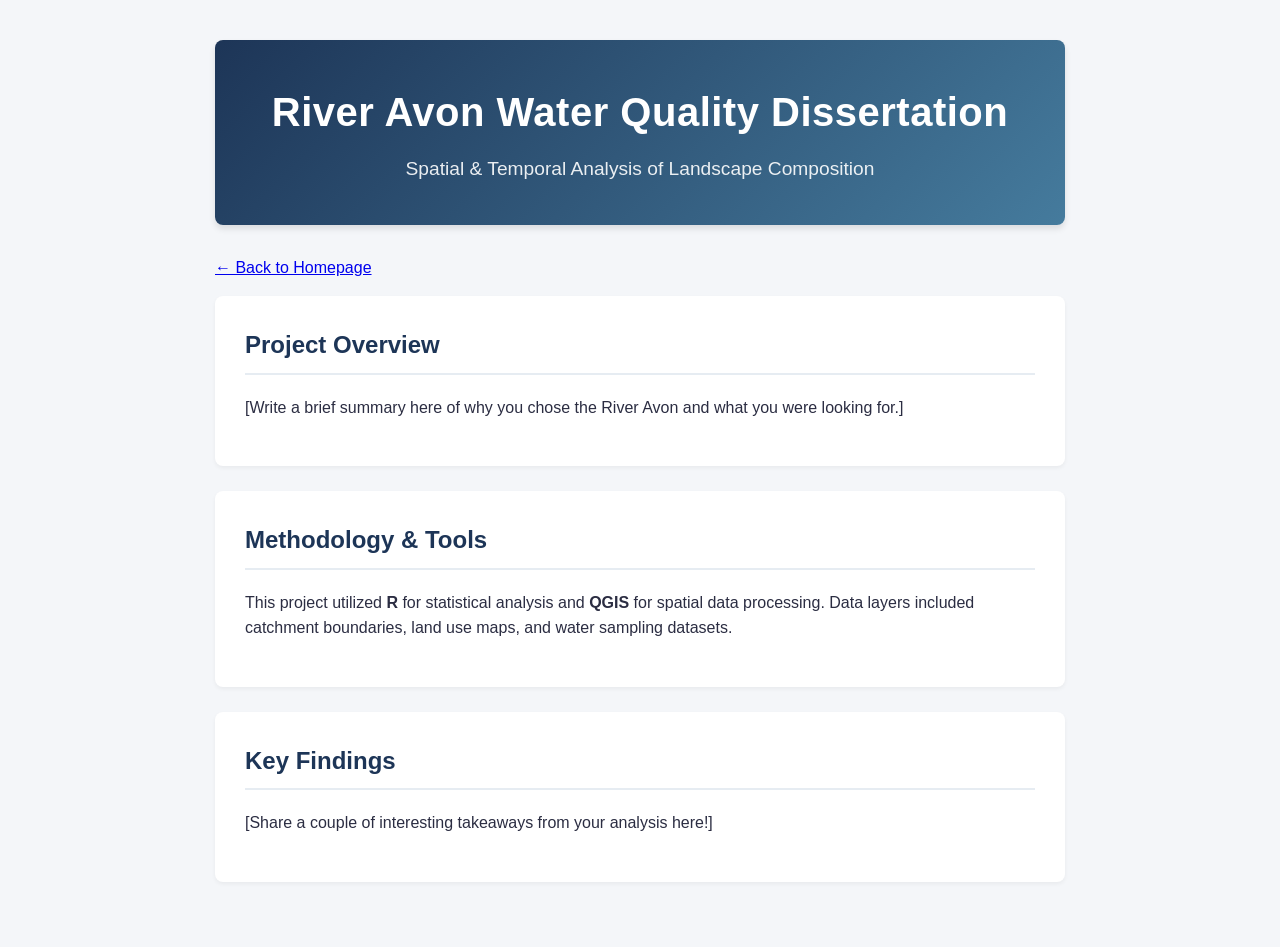
==== avon.html @ 79063038 "Create avon.html" ====
<!DOCTYPE html>
<html lang="en">
<head>
    <meta charset="UTF-8">
    <meta name="viewport" content="width=device-width, initial-scale=1.0">
    <title>River Avon Water Quality | Kian Light</title>
    <link rel="stylesheet" href="style.css">
</head>
<body>

    <header>
        <h1>River Avon Water Quality Dissertation</h1>
        <p class="subtitle">Spatial & Temporal Analysis of Landscape Composition</p>
    </header>

    <main>
        <p><a href="index.html">← Back to Homepage</a></p>

        <section>
            <h2>Project Overview</h2>
            <p>[Write a brief summary here of why you chose the River Avon and what you were looking for.]</p>
        </section>

        <section>
            <h2>Methodology & Tools</h2>
            <p>This project utilized <strong>R</strong> for statistical analysis and <strong>QGIS</strong> for spatial data processing. Data layers included catchment boundaries, land use maps, and water sampling datasets.</p>
        </section>

        <section>
            <h2>Key Findings</h2>
            <p>[Share a couple of interesting takeaways from your analysis here!]</p>
        </section>
    </main>

</body>
</html>
---- style.css ----
/* General Page Styling */
body {
    font-family: 'Segoe UI', Tahoma, Geneva, Verdana, sans-serif;
    line-height: 1.6;
    color: #2b2d42;
    background-color: #f4f6f9;
    max-width: 850px;
    margin: 0 auto;
    padding: 40px 20px;
}

/* Header Styling */
header {
    background: linear-gradient(135deg, #1d3557, #457b9d);
    color: white;
    padding: 40px;
    border-radius: 8px;
    text-align: center;
    box-shadow: 0 4px 6px rgba(0, 0, 0, 0.1);
    margin-bottom: 30px;
}

header h1 {
    margin: 0;
    font-size: 2.5rem;
    letter-spacing: 0.5px;
}

.subtitle {
    margin: 10px 0 0 0;
    font-size: 1.2rem;
    opacity: 0.9;
}

/* Sections */
section {
    background: white;
    padding: 30px;
    border-radius: 8px;
    margin-bottom: 25px;
    box-shadow: 0 2px 4px rgba(0, 0, 0, 0.05);
}

h2 {
    color: #1d3557;
    border-bottom: 2px solid #e6ecf2;
    padding-bottom: 8px;
    margin-top: 0;
}

/* Skills Grid (Turns bullet points into clean tags) */
.skills-grid {
    display: flex;
    flex-wrap: wrap;
    gap: 12px;
    list-style: none;
    padding: 0;
}

.skills-grid li {
    background: #e2eafc;
    color: #1d3557;
    padding: 8px 16px;
    border-radius: 20px;
    font-weight: 600;
    font-size: 0.95rem;
}

/* Project Cards */
.project-card {
    background: #f8f9fa;
    border-left: 4px solid #457b9d;
    padding: 20px;
    margin-top: 15px;
    border-radius: 0 8px 8px 0;
}

.project-card h3 {
    margin: 0 0 10px 0;
    color: #457b9d;
}
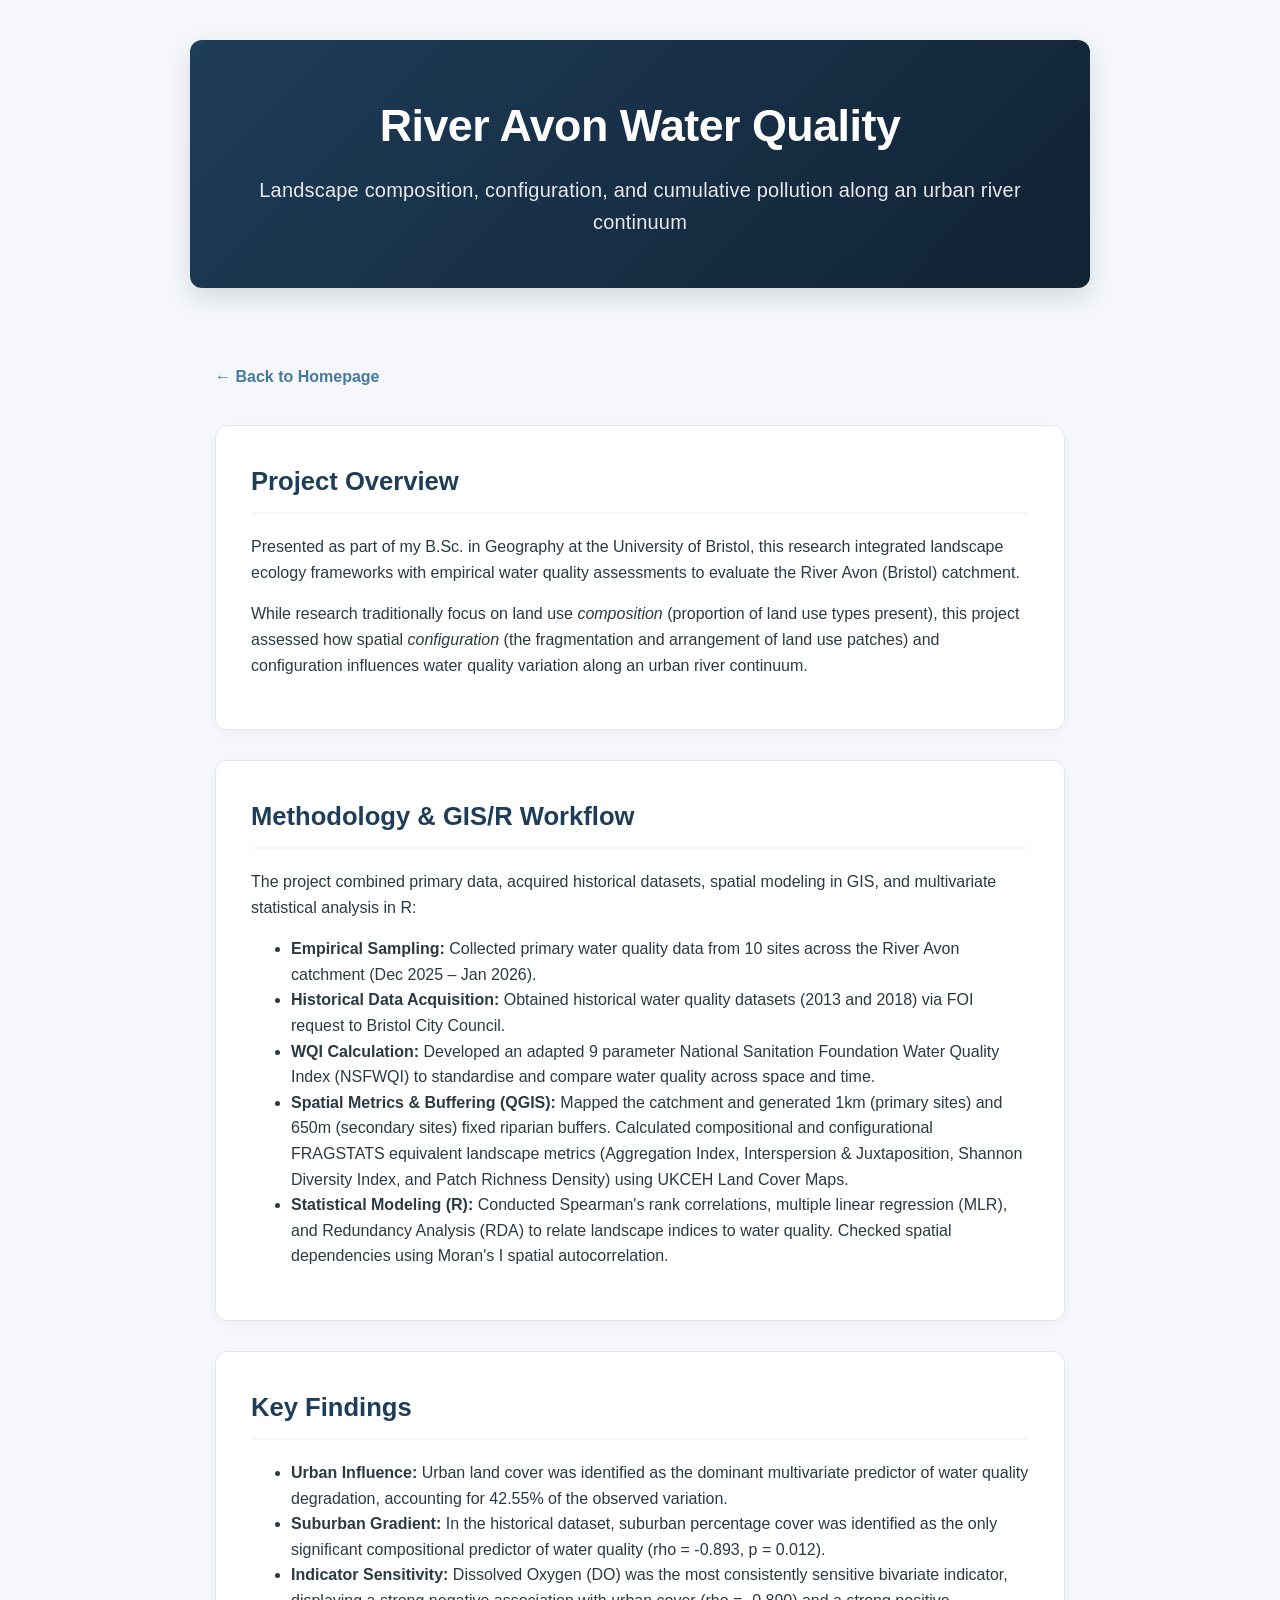
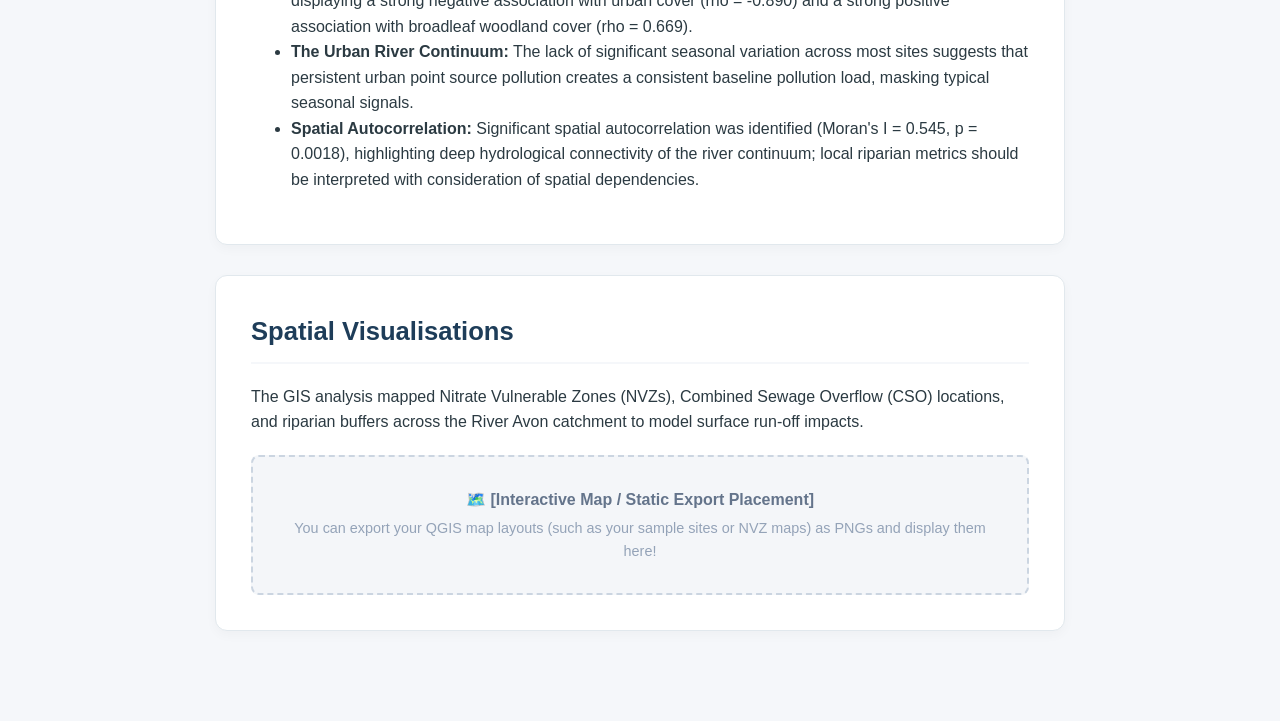
==== commit 7d681b0b: "Revise project overview and key findings for clarity Updated terminology and improved clarity in pro" ====
--- a/avon.html
+++ b/avon.html
@@ -9,28 +9,61 @@
 <body>
 
     <header>
-        <h1>River Avon Water Quality Dissertation</h1>
-        <p class="subtitle">Spatial & Temporal Analysis of Landscape Composition</p>
+        <h1>River Avon Water Quality</h1>
+        <p class="subtitle">Landscape composition, configuration, and cumulative pollution along an urban river continuum</p>
     </header>
 
-    <main>
-        <p><a href="index.html">← Back to Homepage</a></p>
+    <main style="max-width: 850px; margin: 0 auto; padding: 20px;">
+        <p><a href="index.html" style="color: #457b9d; text-decoration: none; font-weight: bold;">← Back to Homepage</a></p>
 
         <section>
             <h2>Project Overview</h2>
-            <p>[Write a brief summary here of why you chose the River Avon and what you were looking for.]</p>
+            <p>
+                Presented as part of my B.Sc. in Geography at the University of Bristol, this research integrated landscape ecology frameworks with empirical water quality assessments to evaluate the River Avon (Bristol) catchment. 
+            </p>
+            <p>
+                While research traditionally focus on land use <em>composition</em> (proportion of land use types present), this project assessed how spatial <em>configuration</em> (the fragmentation and arrangement of land use patches) and configuration influences water quality variation along an urban river continuum.
+            </p>
         </section>
 
         <section>
-            <h2>Methodology & Tools</h2>
-            <p>This project utilized <strong>R</strong> for statistical analysis and <strong>QGIS</strong> for spatial data processing. Data layers included catchment boundaries, land use maps, and water sampling datasets.</p>
+            <h2>Methodology & GIS/R Workflow</h2>
+            <p>
+                The project combined primary data, acquired historical datasets, spatial modeling in GIS, and multivariate statistical analysis in R:
+            </p>
+            <ul>
+                <li><strong>Empirical Sampling:</strong> Collected primary water quality data from 10 sites across the River Avon catchment (Dec 2025 – Jan 2026).</li>
+                <li><strong>Historical Data Acquisition:</strong> Obtained historical water quality datasets (2013 and 2018) via FOI request to Bristol City Council.</li>
+                <li><strong>WQI Calculation:</strong> Developed an adapted 9 parameter National Sanitation Foundation Water Quality Index (NSFWQI) to standardise and compare water quality across space and time.</li>
+                <li><strong>Spatial Metrics & Buffering (QGIS):</strong> Mapped the catchment and generated 1km (primary sites) and 650m (secondary sites) fixed riparian buffers. Calculated compositional and configurational FRAGSTATS equivalent landscape metrics (Aggregation Index, Interspersion & Juxtaposition, Shannon Diversity Index, and Patch Richness Density) using UKCEH Land Cover Maps.</li>
+                <li><strong>Statistical Modeling (R):</strong> Conducted Spearman's rank correlations, multiple linear regression (MLR), and Redundancy Analysis (RDA) to relate landscape indices to water quality. Checked spatial dependencies using Moran's I spatial autocorrelation.</li>
+            </ul>
         </section>
 
         <section>
             <h2>Key Findings</h2>
-            <p>[Share a couple of interesting takeaways from your analysis here!]</p>
+           
+            <ul>
+                <li><strong>Urban Influence:</strong> Urban land cover was identified as the dominant multivariate predictor of water quality degradation, accounting for 42.55% of the observed variation.</li>
+                <li><strong>Suburban Gradient:</strong> In the historical dataset, suburban percentage cover was identified as the only significant compositional predictor of water quality (rho = -0.893, p = 0.012).</li>
+                <li><strong>Indicator Sensitivity:</strong> Dissolved Oxygen (DO) was the most consistently sensitive bivariate indicator, displaying a strong negative association with urban cover (rho = -0.890) and a strong positive association with broadleaf woodland cover (rho = 0.669).</li>
+                <li><strong>The Urban River Continuum:</strong> The lack of significant seasonal variation across most sites suggests that persistent urban point source pollution creates a consistent baseline pollution load, masking typical seasonal signals.</li>
+                <li><strong>Spatial Autocorrelation:</strong> Significant spatial autocorrelation was identified (Moran's I = 0.545, p = 0.0018), highlighting deep hydrological connectivity of the river continuum; local riparian metrics should be interpreted with consideration of spatial dependencies.</li>
+            </ul>
         </section>
+
+        <section>
+            <h2>Spatial Visualisations</h2>
+            <p>The GIS analysis mapped Nitrate Vulnerable Zones (NVZs), Combined Sewage Overflow (CSO) locations, and riparian buffers across the River Avon catchment to model surface run-off impacts.</p>
+            
+            <div style="background: #f4f6f9; border: 2px dashed #cbd5e1; padding: 30px; text-align: center; border-radius: 8px; margin-top: 20px;">
+                <p style="margin: 0; color: #64748b; font-weight: bold;">🗺️ [Interactive Map / Static Export Placement]</p>
+                <p style="margin: 5px 0 0 0; font-size: 0.9em; color: #94a3b8;">You can export your QGIS map layouts (such as your sample sites or NVZ maps) as PNGs and display them here!</p>
+            </div>
+        </section>
+
     </main>
 
 </body>
 </html>
+</html>
--- a/style.css
+++ b/style.css
@@ -1,81 +1,164 @@
-/* General Page Styling */
+/* --- Modern Nature-Tech CSS Palette --- */
+:root {
+    --primary: #1e3d59;       /* Deep Slate/River Blue */
+    --secondary: #17b978;     /* Environmental Green (Accent) */
+    --bg-light: #f5f7fa;      /* Off-White Canvas */
+    --card-bg: #ffffff;       /* Pure White Cards */
+    --text-main: #2b3a42;     /* Charcoal/Navy Text */
+    --text-muted: #657786;    /* Secondary Text */
+    --border-color: #e1e8ed;  /* Clean Dividers */
+}
+
+/* --- Base Styles --- */
 body {
-    font-family: 'Segoe UI', Tahoma, Geneva, Verdana, sans-serif;
+    font-family: -apple-system, BlinkMacSystemFont, "Segoe UI", Roboto, Helvetica, Arial, sans-serif;
     line-height: 1.6;
-    color: #2b2d42;
-    background-color: #f4f6f9;
-    max-width: 850px;
+    color: var(--text-main);
+    background-color: var(--bg-light);
+    max-width: 900px;
     margin: 0 auto;
     padding: 40px 20px;
 }
 
-/* Header Styling */
+/* --- Header Styling --- */
 header {
-    background: linear-gradient(135deg, #1d3557, #457b9d);
+    background: linear-gradient(135deg, var(--primary) 0%, #112233 100%);
     color: white;
-    padding: 40px;
-    border-radius: 8px;
+    padding: 50px 40px;
+    border-radius: 12px;
     text-align: center;
-    box-shadow: 0 4px 6px rgba(0, 0, 0, 0.1);
-    margin-bottom: 30px;
+    box-shadow: 0 10px 25px rgba(30, 61, 89, 0.15);
+    margin-bottom: 40px;
 }
 
 header h1 {
     margin: 0;
-    font-size: 2.5rem;
-    letter-spacing: 0.5px;
+    font-size: 2.8rem;
+    font-weight: 800;
+    letter-spacing: -0.5px;
 }
 
 .subtitle {
-    margin: 10px 0 0 0;
-    font-size: 1.2rem;
+    margin: 12px 0 0 0;
+    font-size: 1.25rem;
+    font-weight: 400;
     opacity: 0.9;
+    letter-spacing: 0.2px;
 }
 
-/* Sections */
+/* --- Interactive CV Download Button --- */
+.download-btn {
+    display: inline-flex;
+    align-items: center;
+    background-color: var(--secondary);
+    color: white;
+    padding: 12px 24px;
+    margin-top: 25px;
+    border-radius: 30px;
+    text-decoration: none;
+    font-weight: 600;
+    font-size: 0.95rem;
+    box-shadow: 0 4px 15px rgba(23, 185, 120, 0.3);
+    transition: all 0.25s ease-in-out;
+}
+
+.download-btn:hover {
+    background-color: #149e66;
+    transform: translateY(-2px);
+    box-shadow: 0 6px 20px rgba(23, 185, 120, 0.4);
+}
+
+/* --- Layout Sections --- */
 section {
-    background: white;
-    padding: 30px;
-    border-radius: 8px;
-    margin-bottom: 25px;
-    box-shadow: 0 2px 4px rgba(0, 0, 0, 0.05);
+    background: var(--card-bg);
+    padding: 35px;
+    border-radius: 12px;
+    margin-bottom: 30px;
+    box-shadow: 0 4px 12px rgba(0, 0, 0, 0.03);
+    border: 1px solid var(--border-color);
 }
 
 h2 {
-    color: #1d3557;
-    border-bottom: 2px solid #e6ecf2;
-    padding-bottom: 8px;
+    color: var(--primary);
+    font-size: 1.6rem;
     margin-top: 0;
+    margin-bottom: 20px;
+    padding-bottom: 10px;
+    border-bottom: 2px solid var(--bg-light);
 }
 
-/* Skills Grid (Turns bullet points into clean tags) */
+/* --- Technical Skills Badges --- */
 .skills-grid {
     display: flex;
     flex-wrap: wrap;
-    gap: 12px;
+    gap: 10px;
     list-style: none;
     padding: 0;
 }
 
 .skills-grid li {
-    background: #e2eafc;
-    color: #1d3557;
-    padding: 8px 16px;
-    border-radius: 20px;
+    background: var(--bg-light);
+    color: var(--primary);
+    padding: 8px 18px;
+    border-radius: 30px;
     font-weight: 600;
-    font-size: 0.95rem;
+    font-size: 0.9rem;
+    border: 1px solid var(--border-color);
+    transition: all 0.2s ease;
 }
 
-/* Project Cards */
+.skills-grid li:hover {
+    border-color: var(--primary);
+    background-color: #eef3f7;
+}
+
+/* --- Project Cards --- */
 .project-card {
-    background: #f8f9fa;
-    border-left: 4px solid #457b9d;
-    padding: 20px;
-    margin-top: 15px;
-    border-radius: 0 8px 8px 0;
+    background: var(--bg-light);
+    border-left: 5px solid var(--primary);
+    padding: 24px;
+    margin-top: 20px;
+    border-radius: 0 12px 12px 0;
+    transition: transform 0.2s ease, box-shadow 0.2s ease;
+}
+
+.project-card:hover {
+    transform: translateX(4px);
+    box-shadow: 0 4px 12px rgba(0, 0, 0, 0.05);
 }
 
 .project-card h3 {
-    margin: 0 0 10px 0;
-    color: #457b9d;
+    margin: 0 0 8px 0;
+    font-size: 1.3rem;
 }
+
+.project-card h3 a {
+    color: var(--primary);
+    text-decoration: none;
+    transition: color 0.2s;
+}
+
+.project-card h3 a:hover {
+    color: var(--secondary);
+    text-decoration: underline;
+}
+
+.project-card p {
+    margin: 0;
+    color: var(--text-muted);
+    font-size: 0.98rem;
+}
+
+/* --- General Navigation Links --- */
+main a[href="index.html"] {
+    display: inline-block;
+    color: var(--primary);
+    text-decoration: none;
+    font-weight: bold;
+    margin-bottom: 20px;
+    transition: color 0.2s;
+}
+
+main a[href="index.html"]:hover {
+    color: var(--secondary);
+}
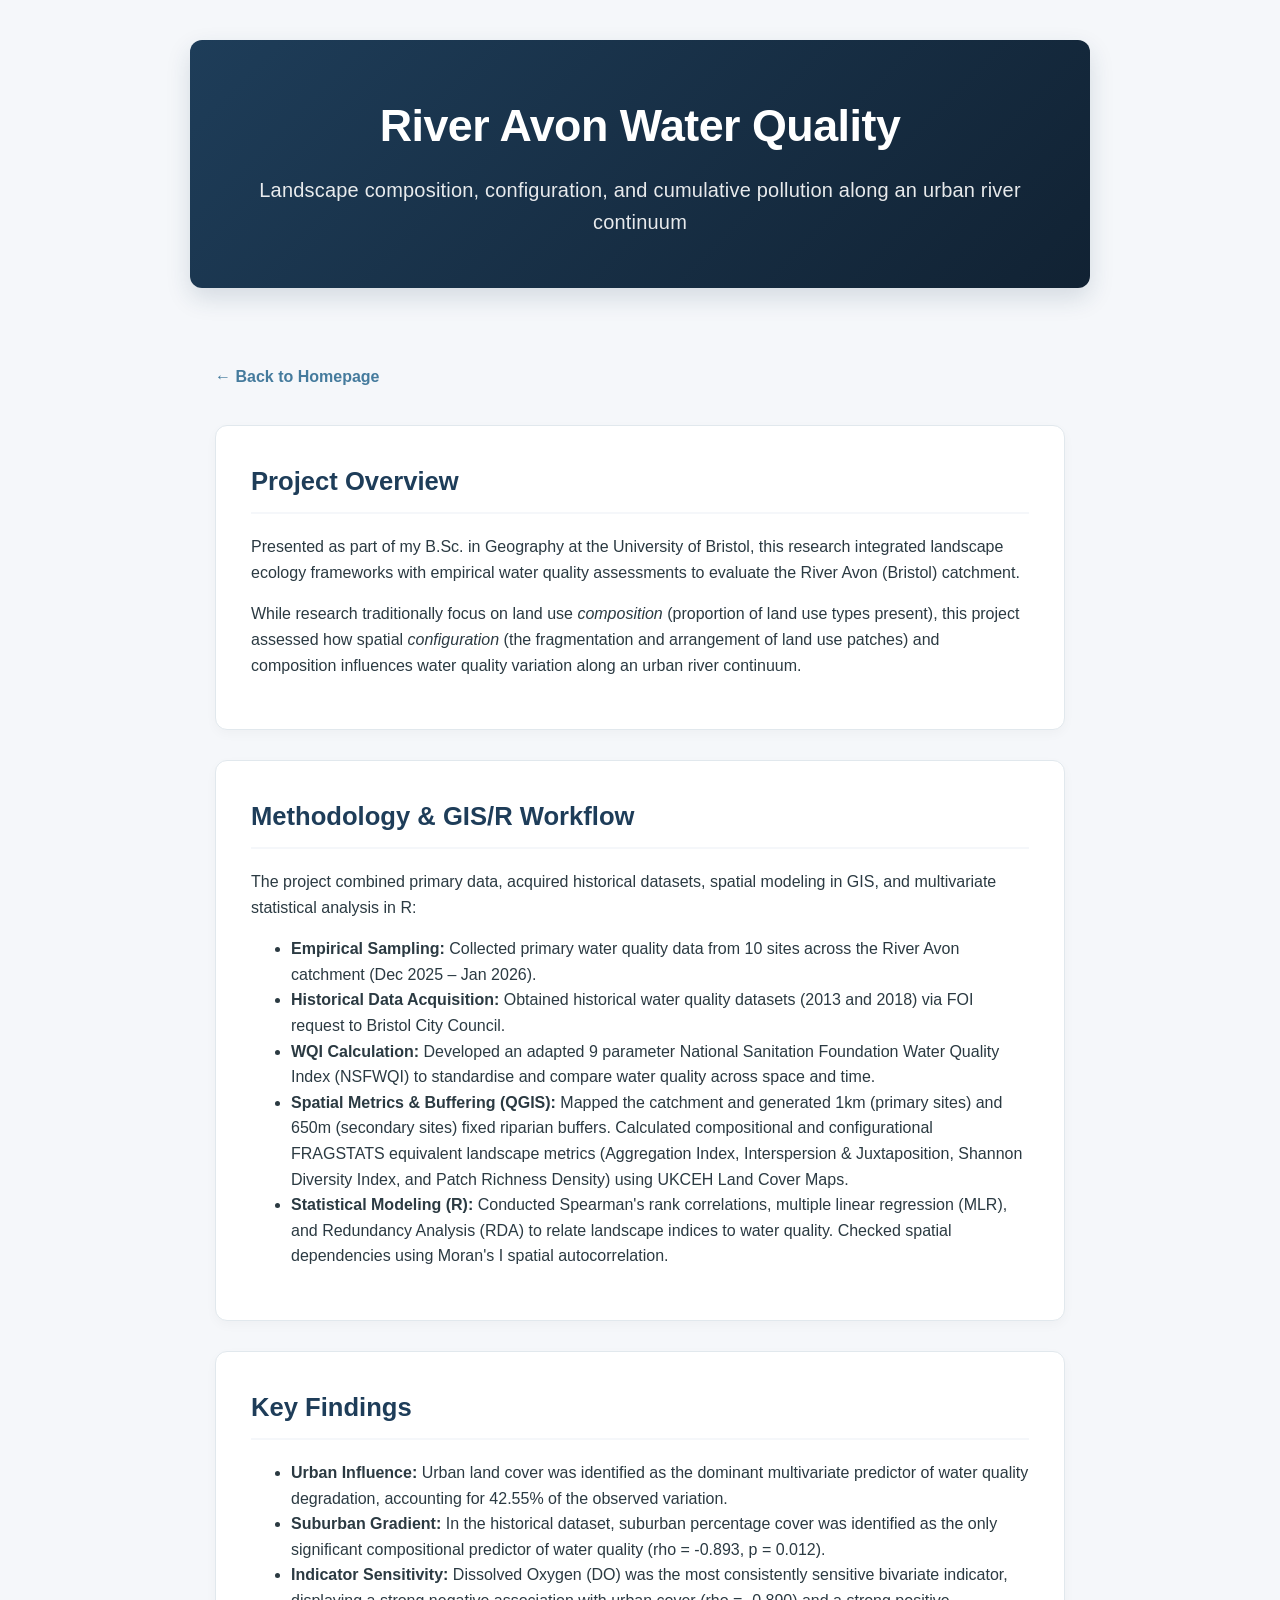
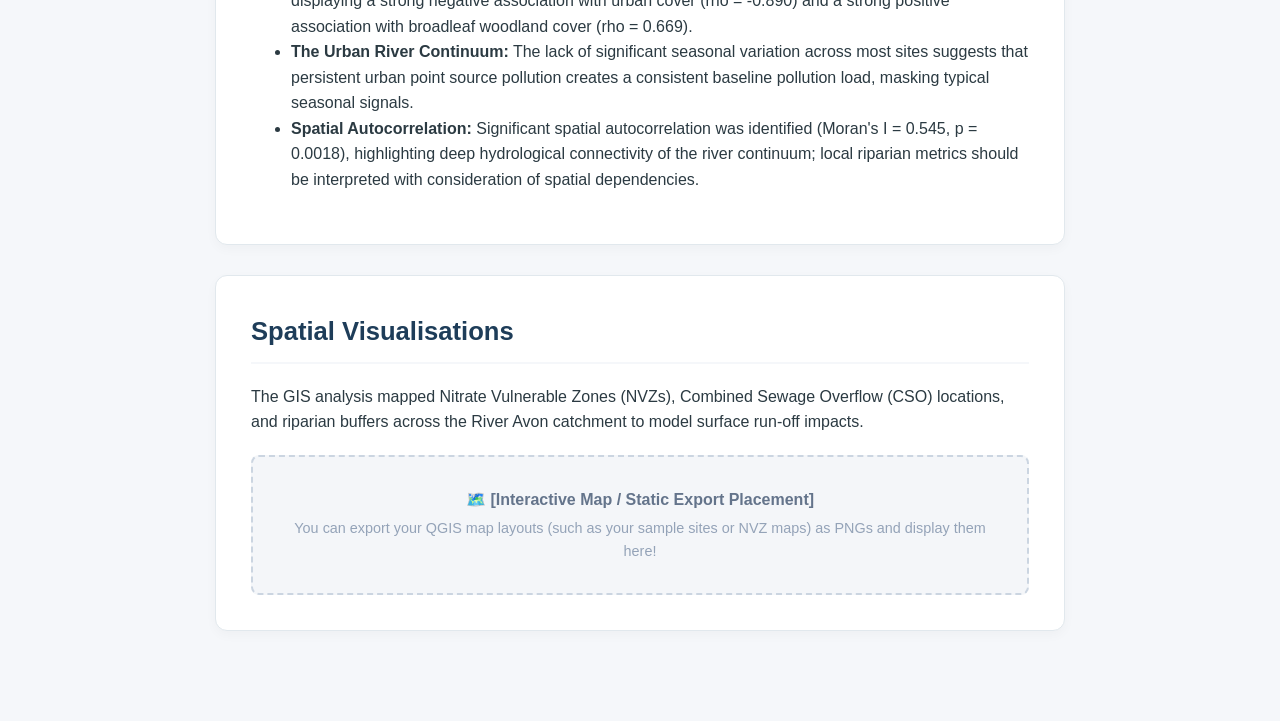
==== commit 03ecaa32: "Update avon.html" ====
--- a/avon.html
+++ b/avon.html
@@ -22,7 +22,7 @@
                 Presented as part of my B.Sc. in Geography at the University of Bristol, this research integrated landscape ecology frameworks with empirical water quality assessments to evaluate the River Avon (Bristol) catchment. 
             </p>
             <p>
-                While research traditionally focus on land use <em>composition</em> (proportion of land use types present), this project assessed how spatial <em>configuration</em> (the fragmentation and arrangement of land use patches) and configuration influences water quality variation along an urban river continuum.
+                While research traditionally focus on land use <em>composition</em> (proportion of land use types present), this project assessed how spatial <em>configuration</em> (the fragmentation and arrangement of land use patches) and composition influences water quality variation along an urban river continuum.
             </p>
         </section>
 
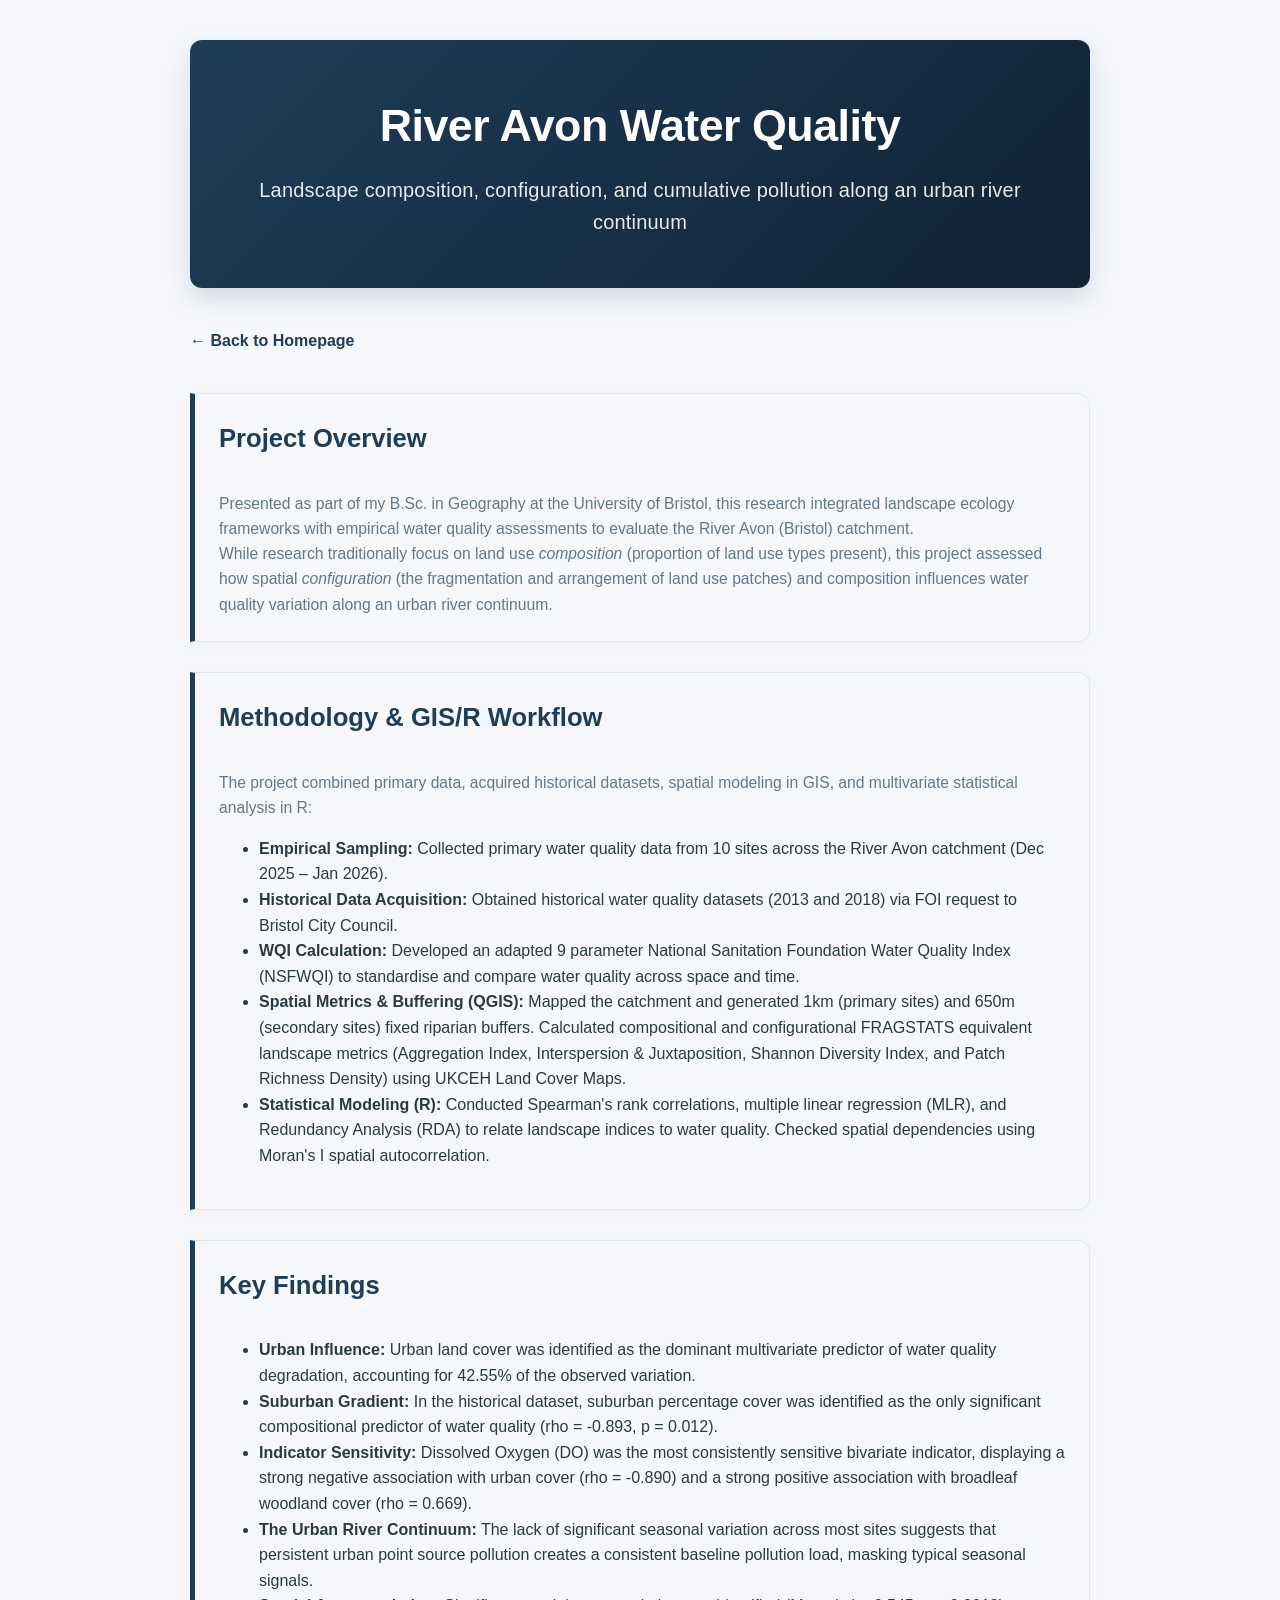
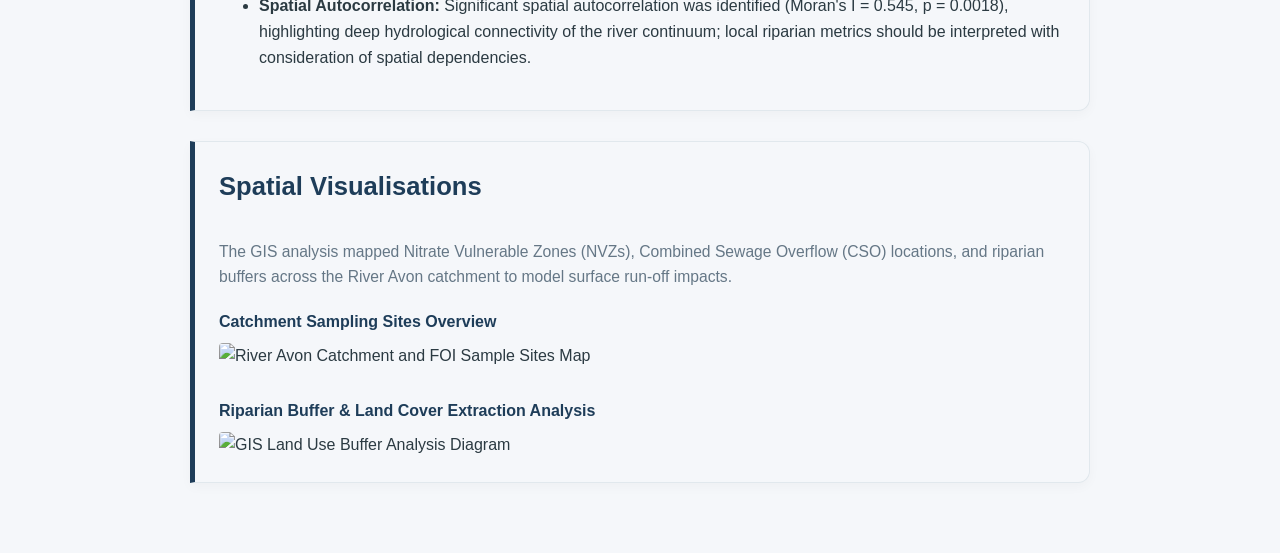
==== commit c0ad1f9e: "Revise project content and enhance layout Updated project descriptions and added new sections for sp" ====
--- a/avon.html
+++ b/avon.html
@@ -13,10 +13,10 @@
         <p class="subtitle">Landscape composition, configuration, and cumulative pollution along an urban river continuum</p>
     </header>
 
-    <main style="max-width: 850px; margin: 0 auto; padding: 20px;">
-        <p><a href="index.html" style="color: #457b9d; text-decoration: none; font-weight: bold;">← Back to Homepage</a></p>
+    <main>
+        <p><a href="index.html">← Back to Homepage</a></p>
 
-        <section>
+        <section class="project-card">
             <h2>Project Overview</h2>
             <p>
                 Presented as part of my B.Sc. in Geography at the University of Bristol, this research integrated landscape ecology frameworks with empirical water quality assessments to evaluate the River Avon (Bristol) catchment. 
@@ -26,7 +26,7 @@
             </p>
         </section>
 
-        <section>
+        <section class="project-card">
             <h2>Methodology & GIS/R Workflow</h2>
             <p>
                 The project combined primary data, acquired historical datasets, spatial modeling in GIS, and multivariate statistical analysis in R:
@@ -40,9 +40,8 @@
             </ul>
         </section>
 
-        <section>
+        <section class="project-card">
             <h2>Key Findings</h2>
-           
             <ul>
                 <li><strong>Urban Influence:</strong> Urban land cover was identified as the dominant multivariate predictor of water quality degradation, accounting for 42.55% of the observed variation.</li>
                 <li><strong>Suburban Gradient:</strong> In the historical dataset, suburban percentage cover was identified as the only significant compositional predictor of water quality (rho = -0.893, p = 0.012).</li>
@@ -52,13 +51,20 @@
             </ul>
         </section>
 
-        <section>
+        <section class="project-card">
             <h2>Spatial Visualisations</h2>
             <p>The GIS analysis mapped Nitrate Vulnerable Zones (NVZs), Combined Sewage Overflow (CSO) locations, and riparian buffers across the River Avon catchment to model surface run-off impacts.</p>
             
-            <div style="background: #f4f6f9; border: 2px dashed #cbd5e1; padding: 30px; text-align: center; border-radius: 8px; margin-top: 20px;">
-                <p style="margin: 0; color: #64748b; font-weight: bold;">🗺️ [Interactive Map / Static Export Placement]</p>
-                <p style="margin: 5px 0 0 0; font-size: 0.9em; color: #94a3b8;">You can export your QGIS map layouts (such as your sample sites or NVZ maps) as PNGs and display them here!</p>
+            <div style="margin-top: 20px; display: flex; flex-direction: column; gap: 30px;">
+                <div>
+                    <h3 style="font-size: 1rem; margin-bottom: 8px; color: var(--primary);">Catchment Sampling Sites Overview</h3>
+                    <img src="images/FOISAMPLESITES.png" alt="River Avon Catchment and FOI Sample Sites Map" style="width: 100%; max-width: 750px; height: auto; border-radius: 4px; border: 1px solid var(--border);">
+                </div>
+
+                <div>
+                    <h3 style="font-size: 1rem; margin-bottom: 8px; color: var(--primary);">Riparian Buffer & Land Cover Extraction Analysis</h3>
+                    <img src="images/bufferexample.png" alt="GIS Land Use Buffer Analysis Diagram" style="width: 100%; max-width: 750px; height: auto; border-radius: 4px; border: 1px solid var(--border);">
+                </div>
             </div>
         </section>
 
@@ -66,4 +72,3 @@
 
 </body>
 </html>
-</html>
